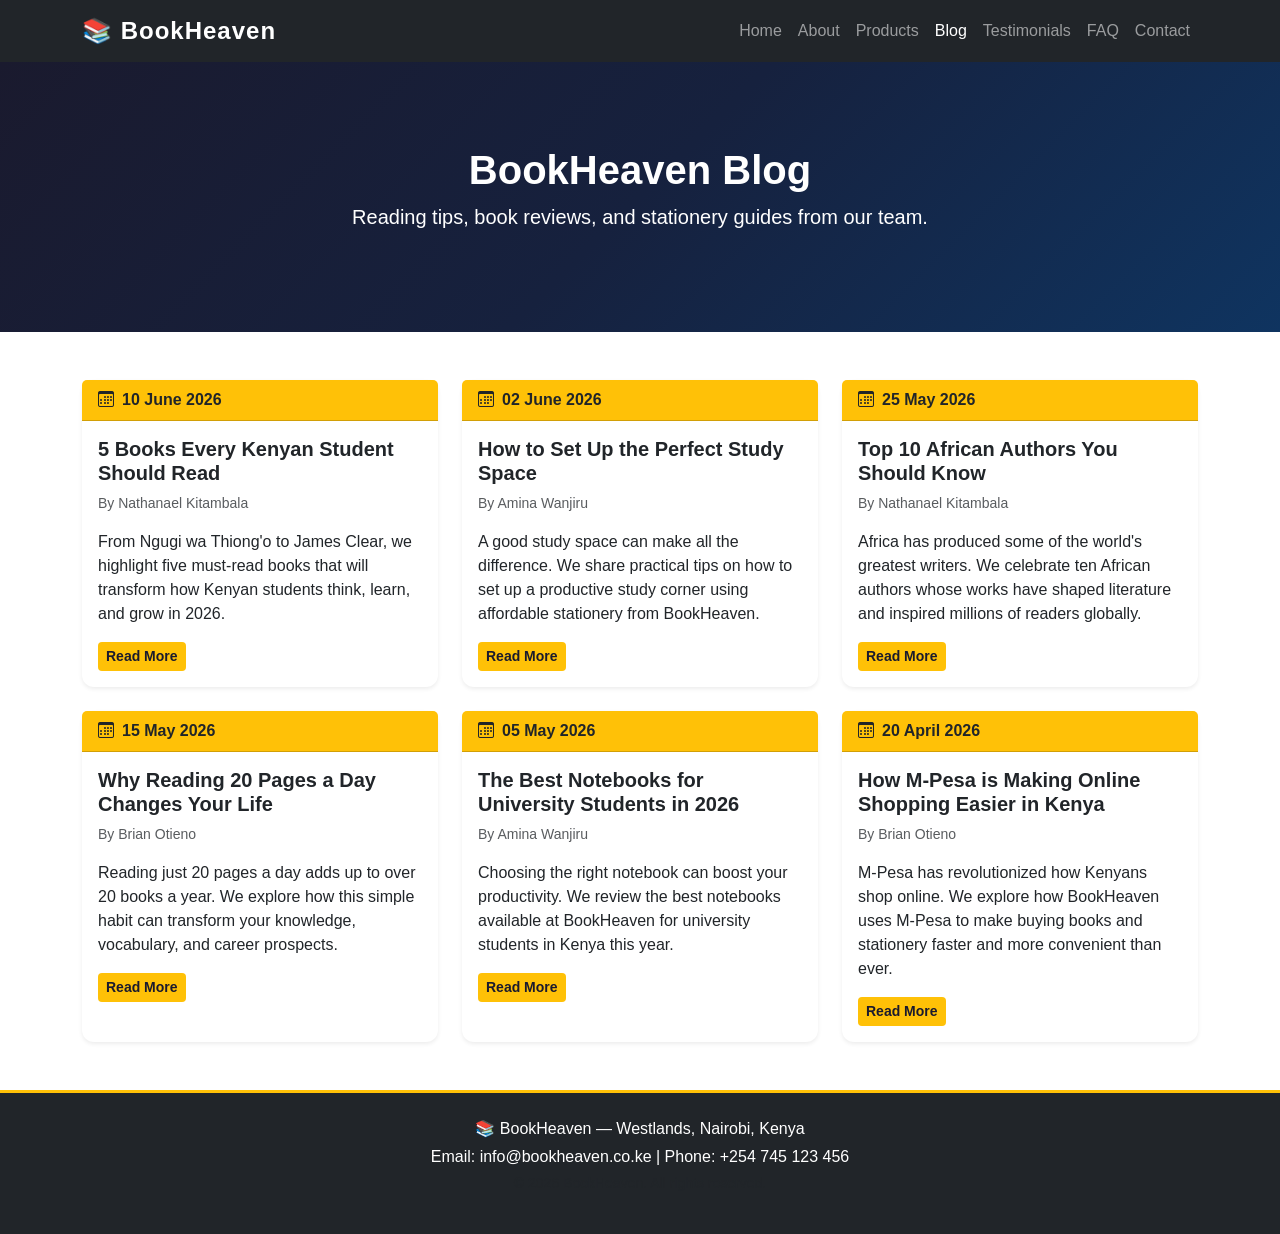
==== blog.html @ 9eb316fc "Add blog page footer and complete page" ====
<!DOCTYPE html>
<html lang="en">
<head>
  <meta charset="UTF-8" />
  <meta name="viewport" content="width=device-width, initial-scale=1.0" />
  <title>Blog - BookHeaven</title>
  <link href="https://cdn.jsdelivr.net/npm/bootstrap@5.3.0/dist/css/bootstrap.min.css" rel="stylesheet" />
  <link href="https://cdn.jsdelivr.net/npm/bootstrap-icons@1.10.5/font/bootstrap-icons.css" rel="stylesheet" />
  <link rel="stylesheet" href="css/style.css" />
</head>
<body>

  <!-- NAVBAR -->
  <nav class="navbar navbar-expand-lg navbar-dark bg-dark sticky-top">
    <div class="container">
      <a class="navbar-brand fw-bold" href="index.html">📚 BookHeaven</a>
      <button class="navbar-toggler" title="Toggle navigation" type="button" data-bs-toggle="collapse" data-bs-target="#navMenu">
        <span class="navbar-toggler-icon"></span>
      </button>
      <div class="collapse navbar-collapse" id="navMenu">
        <ul class="navbar-nav ms-auto">
          <li class="nav-item"><a class="nav-link" href="index.html">Home</a></li>
          <li class="nav-item"><a class="nav-link" href="about.html">About</a></li>
          <li class="nav-item"><a class="nav-link" href="products.html">Products</a></li>
          <li class="nav-item"><a class="nav-link active" href="blog.html">Blog</a></li>
          <li class="nav-item"><a class="nav-link" href="testimonials.html">Testimonials</a></li>
          <li class="nav-item"><a class="nav-link" href="faq.html">FAQ</a></li>
          <li class="nav-item"><a class="nav-link" href="contact.html">Contact</a></li>
        </ul>
      </div>
    </div>
  </nav>

  <!-- PAGE HEADER -->
  <section class="page-header text-white text-center py-5">
    <div class="container">
      <h1 class="fw-bold">BookHeaven Blog</h1>
      <p class="lead">Reading tips, book reviews, and stationery guides from our team.</p>
    </div>
  </section>

  <!-- BLOG POSTS -->
  <section class="py-5">
    <div class="container">
      <div class="row g-4">

        <!-- POST 1 -->
        <div class="col-md-4">
          <div class="card h-100 shadow-sm">
            <div class="card-header bg-warning text-dark fw-bold">
              <i class="bi bi-calendar3 me-2"></i>10 June 2026
            </div>
            <div class="card-body">
              <h5 class="fw-bold">5 Books Every Kenyan Student Should Read</h5>
              <p class="text-muted small">By Nathanael Kitambala</p>
              <p>From Ngugi wa Thiong'o to James Clear, we highlight five must-read books that will transform how Kenyan students think, learn, and grow in 2026.</p>
              <a href="#" class="btn btn-warning btn-sm">Read More</a>
            </div>
          </div>
        </div>

        <!-- POST 2 -->
        <div class="col-md-4">
          <div class="card h-100 shadow-sm">
            <div class="card-header bg-warning text-dark fw-bold">
              <i class="bi bi-calendar3 me-2"></i>02 June 2026
            </div>
            <div class="card-body">
              <h5 class="fw-bold">How to Set Up the Perfect Study Space</h5>
              <p class="text-muted small">By Amina Wanjiru</p>
              <p>A good study space can make all the difference. We share practical tips on how to set up a productive study corner using affordable stationery from BookHeaven.</p>
              <a href="#" class="btn btn-warning btn-sm">Read More</a>
            </div>
          </div>
        </div>

        <!-- POST 3 -->
        <div class="col-md-4">
          <div class="card h-100 shadow-sm">
            <div class="card-header bg-warning text-dark fw-bold">
              <i class="bi bi-calendar3 me-2"></i>25 May 2026
            </div>
            <div class="card-body">
              <h5 class="fw-bold">Top 10 African Authors You Should Know</h5>
              <p class="text-muted small">By Nathanael Kitambala</p>
              <p>Africa has produced some of the world's greatest writers. We celebrate ten African authors whose works have shaped literature and inspired millions of readers globally.</p>
              <a href="#" class="btn btn-warning btn-sm">Read More</a>
            </div>
          </div>
        </div>

        <!-- POST 4 -->
        <div class="col-md-4">
          <div class="card h-100 shadow-sm">
            <div class="card-header bg-warning text-dark fw-bold">
              <i class="bi bi-calendar3 me-2"></i>15 May 2026
            </div>
            <div class="card-body">
              <h5 class="fw-bold">Why Reading 20 Pages a Day Changes Your Life</h5>
              <p class="text-muted small">By Brian Otieno</p>
              <p>Reading just 20 pages a day adds up to over 20 books a year. We explore how this simple habit can transform your knowledge, vocabulary, and career prospects.</p>
              <a href="#" class="btn btn-warning btn-sm">Read More</a>
            </div>
          </div>
        </div>

        <!-- POST 5 -->
        <div class="col-md-4">
          <div class="card h-100 shadow-sm">
            <div class="card-header bg-warning text-dark fw-bold">
              <i class="bi bi-calendar3 me-2"></i>05 May 2026
            </div>
            <div class="card-body">
              <h5 class="fw-bold">The Best Notebooks for University Students in 2026</h5>
              <p class="text-muted small">By Amina Wanjiru</p>
              <p>Choosing the right notebook can boost your productivity. We review the best notebooks available at BookHeaven for university students in Kenya this year.</p>
              <a href="#" class="btn btn-warning btn-sm">Read More</a>
            </div>
          </div>
        </div>

        <!-- POST 6 -->
        <div class="col-md-4">
          <div class="card h-100 shadow-sm">
            <div class="card-header bg-warning text-dark fw-bold">
              <i class="bi bi-calendar3 me-2"></i>20 April 2026
            </div>
            <div class="card-body">
              <h5 class="fw-bold">How M-Pesa is Making Online Shopping Easier in Kenya</h5>
              <p class="text-muted small">By Brian Otieno</p>
              <p>M-Pesa has revolutionized how Kenyans shop online. We explore how BookHeaven uses M-Pesa to make buying books and stationery faster and more convenient than ever.</p>
              <a href="#" class="btn btn-warning btn-sm">Read More</a>
            </div>
          </div>
        </div>

      </div>
    </div>
  </section>

  <!-- FOOTER -->
  <footer class="bg-dark text-white py-4">
    <div class="container text-center">
      <p class="mb-1">📚 BookHeaven — Westlands, Nairobi, Kenya</p>
      <p class="mb-1">Email: info@bookheaven.co.ke | Phone: +254 745 123 456</p>
      <p class="small text-muted">© 2026 BookHeaven. All rights reserved.</p>
    </div>
  </footer>

  <script src="https://cdn.jsdelivr.net/npm/bootstrap@5.3.0/dist/js/bootstrap.bundle.min.js"></script>
  <script src="js/main.js"></script>
</body>
</html>
---- css/style.css ----
/* ===== GLOBAL STYLES ===== */
* {
  margin: 0;
  padding: 0;
  box-sizing: border-box;
}

body {
  font-family: 'Segoe UI', Tahoma, Geneva, Verdana, sans-serif;
  color: #333;
}

/* ===== HERO SECTION ===== */
.hero-section {
  background: linear-gradient(135deg, #1a1a2e 0%, #16213e 50%, #0f3460 100%);
  min-height: 90vh;
  padding: 80px 0;
}

/* ===== NAVBAR ===== */
.navbar-brand {
  font-size: 1.5rem;
  letter-spacing: 1px;
}

.nav-link:hover {
  color: #ffc107 !important;
  transition: color 0.3s ease;
}

/* ===== CARDS ===== */
.card {
  border: none;
  border-radius: 12px;
  transition: transform 0.3s ease, box-shadow 0.3s ease;
}

.card:hover {
  transform: translateY(-5px);
  box-shadow: 0 8px 25px rgba(0, 0, 0, 0.15) !important;
}

/* ===== BUTTONS ===== */
.btn-warning {
  background-color: #ffc107;
  border: none;
  color: #1a1a2e;
  font-weight: 600;
}

.btn-warning:hover {
  background-color: #e0a800;
  color: #1a1a2e;
}

/* ===== FOOTER ===== */
footer {
  border-top: 3px solid #ffc107;
}

/* ===== SECTION TITLES ===== */
h2 {
  position: relative;
  display: inline-block;
}

section h2::after {
  content: '';
  display: block;
  width: 60px;
  height: 4px;
  background-color: #ffc107;
  margin: 8px auto 0;
  border-radius: 2px;
}

/* ===== RESPONSIVE ===== */
@media (max-width: 768px) {
  .hero-section {
    padding: 60px 0;
  }

  .card {
    margin-bottom: 30px;
  }
}

/* ===== ABOUT PAGE ===== */
.page-header {
  background: linear-gradient(135deg, #1a1a2e 0%, #16213e 50%, #0f3460 100%);
  min-height: 30vh;
  display: flex;
  align-items: center;
}

.story-icon {
  font-size: 8rem;
  color: #1a1a2e;
}
/* ===== TEAM SECTION ===== */
.team-avatar {
  width: 80px;
  height: 80px;
}
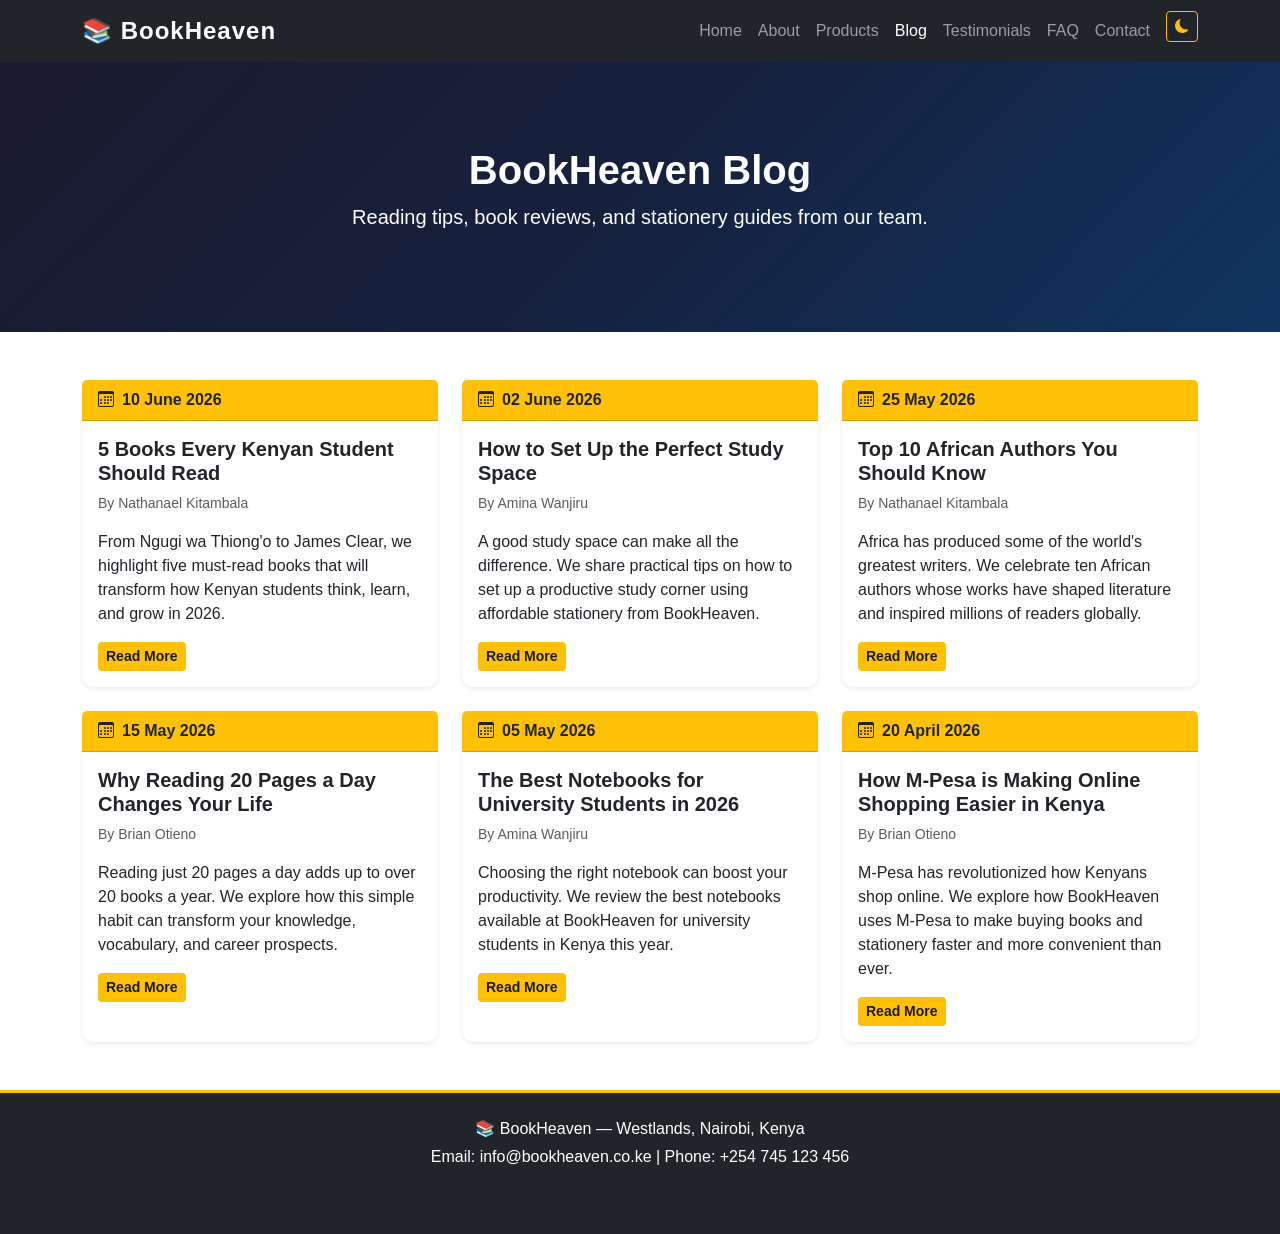
==== commit 98b1e7e0: "Add dark mode toggel buuton to Blog page navbar" ====
--- a/blog.html
+++ b/blog.html
@@ -26,6 +26,11 @@
           <li class="nav-item"><a class="nav-link" href="testimonials.html">Testimonials</a></li>
           <li class="nav-item"><a class="nav-link" href="faq.html">FAQ</a></li>
           <li class="nav-item"><a class="nav-link" href="contact.html">Contact</a></li>
+          <li class="nav-item ms-2">
+            <button class="btn btn-outline-warning btn-sm" id="darkModeToggle" title="Toggle dark mode" onclick="toggleDarkMode()">
+              <i class="bi bi-moon-fill" id="darkModeIcon"></i>
+            </button>
+          </li>
         </ul>
       </div>
     </div>
